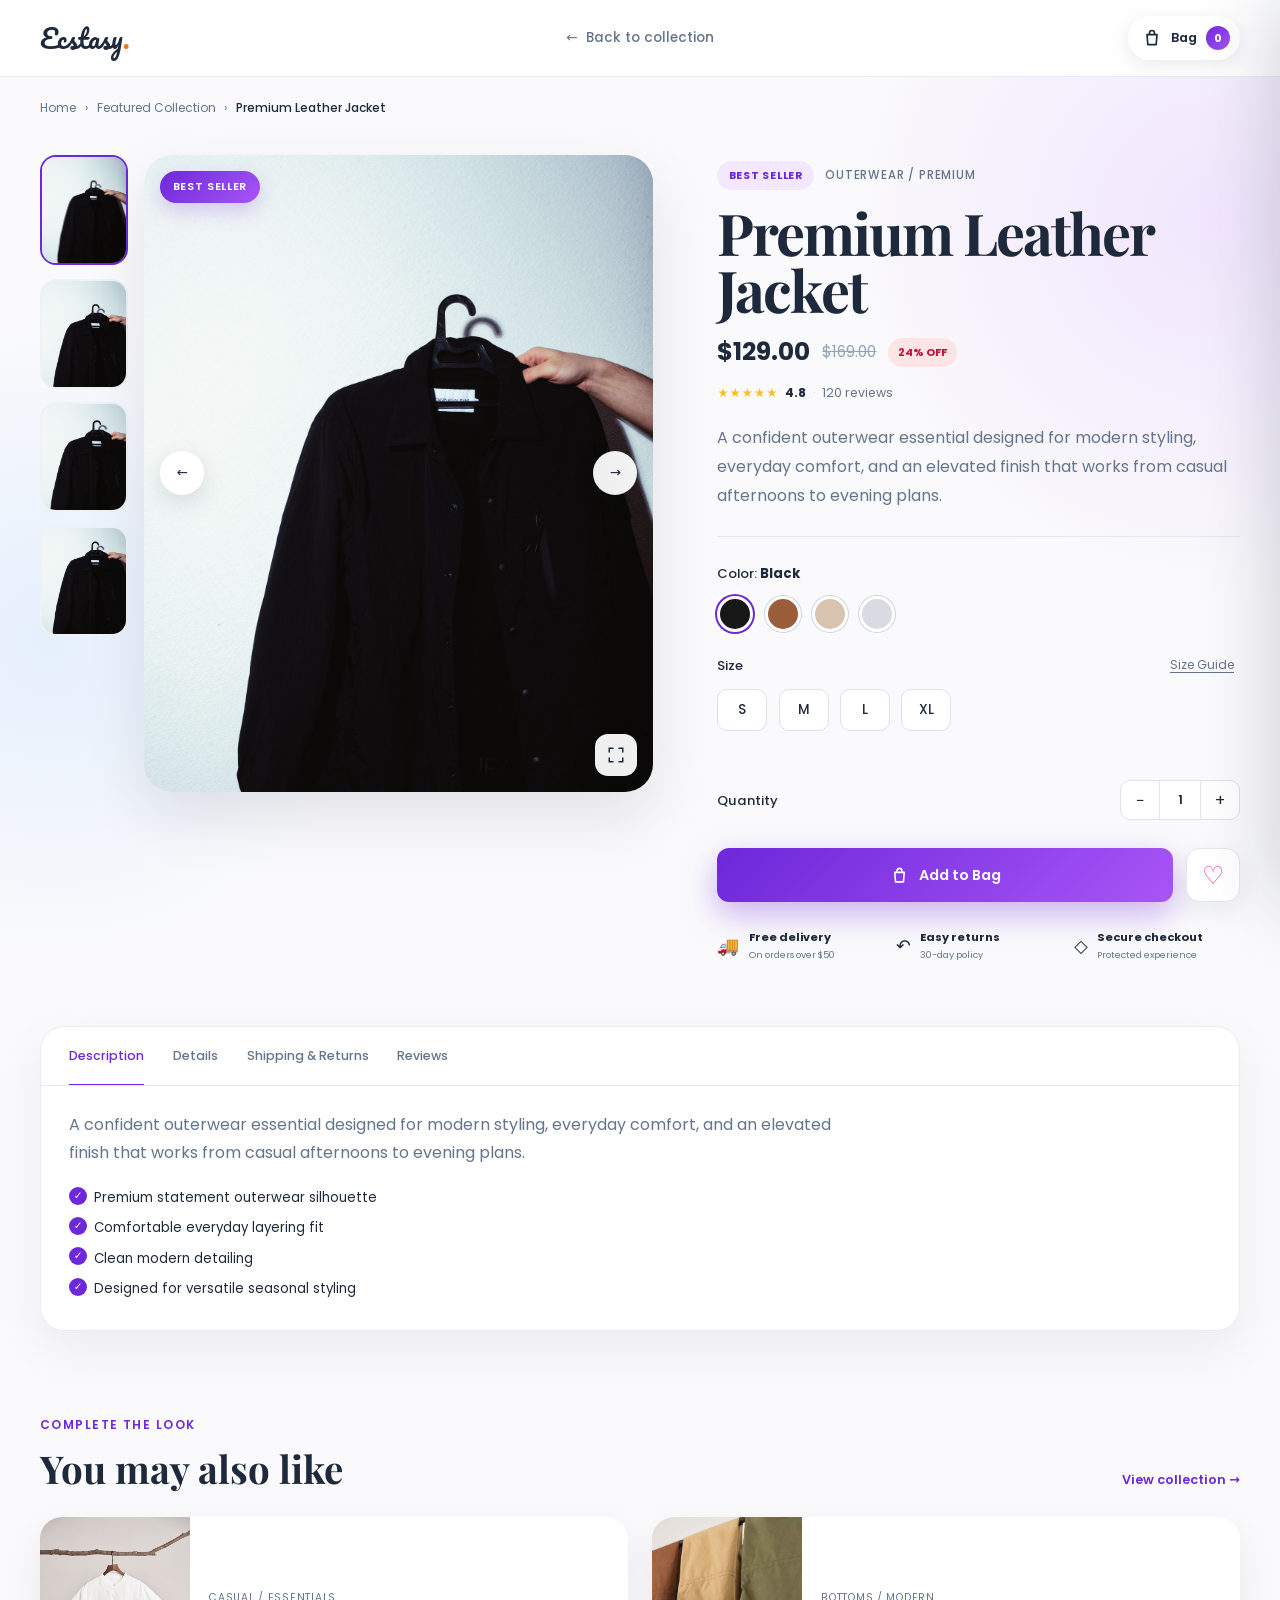
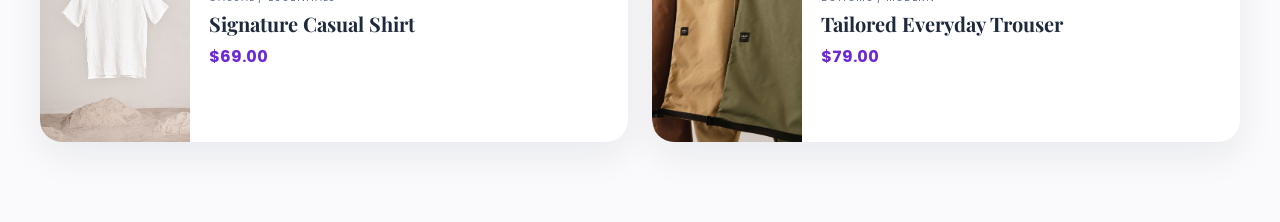
==== Productpage/index.html @ 72178387 "Initial upload of my portfolio website" ====
<!DOCTYPE html>
<html lang="en">

<head>
  <meta charset="UTF-8">
  <meta name="viewport" content="width=device-width, initial-scale=1.0">
  <meta name="description" content="Ecstasy product details — curated fashion with effortless style.">
  <title>Product Details — Ecstasy</title>

  <link rel="preconnect" href="https://fonts.googleapis.com">
  <link rel="preconnect" href="https://fonts.gstatic.com" crossorigin>
  <link
    href="https://fonts.googleapis.com/css2?family=Pacifico&family=Playfair+Display:ital,wght@0,600;0,700;1,600&family=Poppins:wght@400;500;600;700&display=swap"
    rel="stylesheet">

  <!-- Reuse the website's existing design system -->
  <link rel="stylesheet" href="../css/styles.css">
  <link rel="stylesheet" href="product.css">
  <link rel="stylesheet" href="../css/cart.css">
</head>

<body class="product-page-body">

  <!-- Product Header -->
  <header class="product-header">
    <div class="container product-header-inner">
      <a href="../index.html#home" class="logo" aria-label="Ecstasy home">
        Ecstasy<span class="logo-dot">.</span>
      </a>

      <a href="../index.html#featured" class="product-back-link">
        <span aria-hidden="true">←</span>
        Back to collection
      </a>

      <button type="button" class="product-bag-button" id="cartButton" aria-label="View bag summary">
        <svg width="20" height="20" viewBox="0 0 24 24" fill="none" aria-hidden="true">
          <path d="M6 8h12l-1 12H7L6 8z" stroke="currentColor" stroke-width="2" stroke-linejoin="round" />
          <path d="M9 8V6a3 3 0 116 0v2" stroke="currentColor" stroke-width="2" />
        </svg>
        <span class="bag-label">Bag</span>
        <span class="bag-count" id="bagCount">0</span>
      </button>
    </div>
  </header>


  <!-- Breadcrumb -->
  <nav class="container product-breadcrumb" aria-label="Breadcrumb">
    <a href="../index.html#home">Home</a>
    <span aria-hidden="true">›</span>
    <a href="../index.html#featured">Featured Collection</a>
    <span aria-hidden="true">›</span>
    <span id="breadcrumbProduct" aria-current="page">Product</span>
  </nav>


  <main>

    <!-- Main Product -->
    <section class="container product-layout" aria-labelledby="productTitle">

      <!-- Gallery -->
      <div class="product-gallery">

        <div class="product-thumbnails" id="productThumbnails" aria-label="Product views">
          <!-- Generated by JavaScript -->
        </div>

        <div class="product-main-media" id="productMedia">
          <span class="product-media-badge" id="productBadge">Featured</span>

          <img id="productImage" class="product-main-image" src="" alt="" width="800" height="1000">

          <button type="button" class="gallery-arrow gallery-prev" id="galleryPrev" aria-label="Previous product view">
            ←
          </button>

          <button type="button" class="gallery-arrow gallery-next" id="galleryNext" aria-label="Next product view">
            →
          </button>

          <button type="button" class="gallery-zoom" id="zoomButton" aria-label="Open larger product image">
            <svg viewBox="0 0 24 24" width="18" height="18" fill="none" aria-hidden="true">
              <path d="M8 3H3v5M16 3h5v5M8 21H3v-5M16 21h5v-5" stroke="currentColor" stroke-width="2"
                stroke-linecap="round" />
            </svg>
          </button>
        </div>
      </div>


      <!-- Product Information -->
      <div class="product-info">

        <div class="product-topline">
          <span class="product-pill" id="productPill">Best Seller</span>
          <span class="product-category" id="productCategory">Outerwear / Premium</span>
        </div>

        <h1 class="product-title" id="productTitle">Product</h1>

        <div class="product-price-row">
          <strong class="product-price" id="productPrice">$0.00</strong>
          <span class="product-old-price" id="productOldPrice"></span>
          <span class="product-discount" id="productDiscount"></span>
        </div>

        <div class="product-rating-row" aria-label="Product rating">
          <span class="product-stars" aria-hidden="true">★★★★★</span>
          <strong id="productRating">4.8</strong>
          <span class="rating-separator">·</span>
          <span id="productReviews">0 reviews</span>
        </div>

        <p class="product-summary" id="productSummary"></p>

        <hr class="product-divider">


        <!-- Color -->
        <div class="product-option-group">
          <div class="option-heading">
            <p>Color: <strong id="selectedColorLabel">Black</strong></p>
          </div>

          <div class="color-options" id="colorOptions">
            <!-- Generated by JavaScript -->
          </div>
        </div>


        <!-- Size -->
        <div class="product-option-group">
          <div class="option-heading">
            <p>Size</p>
            <button type="button" class="size-guide-link" id="sizeGuideButton">
              Size Guide
            </button>
          </div>

          <div class="size-options product-size-options" id="sizeOptions">
            <!-- Generated by JavaScript -->
          </div>

          <p class="product-option-message" id="sizeMessage" aria-live="polite"></p>
        </div>


        <!-- Quantity -->
        <div class="product-option-group quantity-group">
          <p class="quantity-label">Quantity</p>

          <div class="quantity-control" aria-label="Product quantity">
            <button type="button" id="quantityMinus" aria-label="Decrease quantity">−</button>
            <span id="quantityValue" aria-live="polite">1</span>
            <button type="button" id="quantityPlus" aria-label="Increase quantity">+</button>
          </div>
        </div>


        <!-- Actions -->
        <div class="product-actions">
          <button type="button" class="product-add-button" id="addToBag">
            <svg width="19" height="19" viewBox="0 0 24 24" fill="none" aria-hidden="true">
              <path d="M6 8h12l-1 12H7L6 8z" stroke="currentColor" stroke-width="2" stroke-linejoin="round" />
              <path d="M9 8V6a3 3 0 116 0v2" stroke="currentColor" stroke-width="2" />
            </svg>
            Add to Bag
          </button>

          <button type="button" class="wishlist-button" id="wishlistButton" aria-label="Add product to wishlist"
            aria-pressed="false">
            <span aria-hidden="true">♡</span>
          </button>
        </div>


        <!-- Trust -->
        <div class="product-trust-grid">
          <div class="trust-item">
            <span class="trust-icon" aria-hidden="true">🚚</span>
            <div>
              <strong>Free delivery</strong>
              <small>On orders over $50</small>
            </div>
          </div>

          <div class="trust-item">
            <span class="trust-icon" aria-hidden="true">↶</span>
            <div>
              <strong>Easy returns</strong>
              <small>30-day policy</small>
            </div>
          </div>

          <div class="trust-item">
            <span class="trust-icon" aria-hidden="true">◇</span>
            <div>
              <strong>Secure checkout</strong>
              <small>Protected experience</small>
            </div>
          </div>
        </div>

      </div>
    </section>


    <!-- Product Detail Tabs -->
    <section class="container product-details-panel">

      <div class="product-tabs" role="tablist" aria-label="Product information">
        <button class="product-tab is-active" type="button" role="tab" aria-selected="true"
          aria-controls="descriptionPanel" id="descriptionTab" data-tab="description">
          Description
        </button>

        <button class="product-tab" type="button" role="tab" aria-selected="false" aria-controls="detailsPanel"
          id="detailsTab" data-tab="details">
          Details
        </button>

        <button class="product-tab" type="button" role="tab" aria-selected="false" aria-controls="shippingPanel"
          id="shippingTab" data-tab="shipping">
          Shipping & Returns
        </button>

        <button class="product-tab" type="button" role="tab" aria-selected="false" aria-controls="reviewsPanel"
          id="reviewsTab" data-tab="reviews">
          Reviews
        </button>
      </div>

      <div class="product-tab-panels">
        <div class="product-tab-panel is-active" id="descriptionPanel" role="tabpanel" aria-labelledby="descriptionTab">
          <p id="tabDescription"></p>
          <ul class="product-feature-list" id="featureList"></ul>
        </div>

        <div class="product-tab-panel" id="detailsPanel" role="tabpanel" aria-labelledby="detailsTab" hidden>
          <p id="tabDetails"></p>
        </div>

        <div class="product-tab-panel" id="shippingPanel" role="tabpanel" aria-labelledby="shippingTab" hidden>
          <p>
            Orders are prepared for dispatch quickly and include tracked delivery.
            Returns are accepted within 30 days when items are unworn and in original condition.
          </p>
        </div>

        <div class="product-tab-panel" id="reviewsPanel" role="tabpanel" aria-labelledby="reviewsTab" hidden>
          <div class="review-summary">
            <strong id="reviewScore">4.8</strong>
            <div>
              <span class="product-stars" aria-hidden="true">★★★★★</span>
              <p id="reviewText">Based on customer reviews.</p>
            </div>
          </div>
        </div>
      </div>

    </section>


    <!-- Related Products -->
    <section class="container related-products-section">
      <div class="related-heading">
        <div>
          <span class="section-label">Complete the look</span>
          <h2 class="section-title">You may also like</h2>
        </div>

        <a href="../index.html#featured" class="related-view-all">
          View collection →
        </a>
      </div>

      <div class="related-products-grid" id="relatedProducts">
        <!-- Generated by JavaScript -->
      </div>
    </section>

  </main>


  <!-- Image Zoom Dialog -->
  <dialog class="product-dialog zoom-dialog" id="zoomDialog">
    <button type="button" class="dialog-close" data-dialog-close aria-label="Close image">×</button>
    <img id="zoomImage" src="" alt="">
  </dialog>


  <!-- Size Guide Dialog -->
  <dialog class="product-dialog size-dialog" id="sizeDialog">
    <button type="button" class="dialog-close" data-dialog-close aria-label="Close size guide">×</button>

    <span class="section-label">Fit guide</span>
    <h2>Find your size</h2>
    <p class="size-dialog-copy">Use this simple portfolio demo guide as a starting point for fit.</p>

    <div class="size-table-wrap">
      <table>
        <thead>
          <tr>
            <th>Size</th>
            <th>Chest</th>
            <th>Waist</th>
          </tr>
        </thead>
        <tbody>
          <tr>
            <td>S</td>
            <td>36–38"</td>
            <td>30–32"</td>
          </tr>
          <tr>
            <td>M</td>
            <td>39–41"</td>
            <td>33–35"</td>
          </tr>
          <tr>
            <td>L</td>
            <td>42–44"</td>
            <td>36–38"</td>
          </tr>
          <tr>
            <td>XL</td>
            <td>45–47"</td>
            <td>39–41"</td>
          </tr>
        </tbody>
      </table>
    </div>
  </dialog>


  <!-- Toast -->
  <div class="product-toast" id="productToast" role="status" aria-live="polite"></div>




<script src="../js/products.js" defer></script>
<script src="product.js" defer></script>
<script src="../js/cart.js" defer></script>
</body>

</html>
---- css/styles.css ----
/* Ecstasy — design tokens & layout */
:root {
  --bg-base: #fafafc;
  --bg-white: #ffffff;
  --text-primary: #1e293b;
  --text-muted: #64748b;
  --purple-start: #6d28d9;
  --purple-end: #a855f7;
  --purple-glow: rgba(109, 40, 217, 0.35);
  --orange: #f97316;
  --pink: #ec4899;
  --teal: #14b8a6;
  --yellow: #fbbf24;
  --navy-dark: #1a1c22;
  --mint: #99f6e4;
  --star: #fbbf24;
  --radius-card: 28px;
  --radius-panel: 40px;
  --shadow-soft: 0 20px 50px rgba(15, 23, 42, 0.08);
  --shadow-btn: 0 12px 32px var(--purple-glow);
  --font-display: "Playfair Display", Georgia, serif;
  --font-body: "Poppins", system-ui, sans-serif;
  --font-logo: "Pacifico", cursive;
  --container: min(1200px, 100% - 2rem);
  --ease-out: cubic-bezier(0.22, 1, 0.36, 1);
}

*,
*::before,
*::after {
  box-sizing: border-box;
}

html {
  scroll-behavior: smooth;
}

body {
  margin: 0;
  font-family: var(--font-body);
  font-size: 1rem;
  line-height: 1.6;
  color: var(--text-primary);
  background: var(--bg-base);
  overflow-x: hidden;
}

img {
  max-width: 100%;
  height: auto;
  display: block;
}

a {
  color: inherit;
  text-decoration: none;
}

button {
  font-family: inherit;
  cursor: pointer;
  border: none;
  background: none;
}

.container {
  width: var(--container);
  margin-inline: auto;
}

/* Background blobs (shared) */
.bg-blobs {
  position: absolute;
  inset: 0;
  pointer-events: none;
  overflow: hidden;
  z-index: 0;
}

.bg-blobs span {
  position: absolute;
  border-radius: 50%;
  filter: blur(60px);
  opacity: 0.55;
}

.bg-blobs .blob-lavender {
  width: 420px;
  height: 420px;
  background: #e9d5ff;
  top: -80px;
  right: 10%;
}

.bg-blobs .blob-blue {
  width: 320px;
  height: 320px;
  background: #bfdbfe;
  bottom: 20%;
  left: -5%;
}

.bg-blobs .blob-pink {
  width: 280px;
  height: 280px;
  background: #fbcfe8;
  top: 40%;
  left: 30%;
}

/* Header */
.site-header {
  position: sticky;
  top: 0;
  z-index: 100;
  background: rgba(255, 255, 255, 0.85);
  backdrop-filter: blur(12px);
  border-bottom: 1px solid rgba(226, 232, 240, 0.8);
}

.header-inner {
  display: flex;
  align-items: center;
  justify-content: space-between;
  gap: 1rem;
  padding: 0.85rem 0;
}

.nav-left {
  display: flex;
  align-items: center;
  gap: 1.5rem;
}

.nav-links {
  display: flex;
  gap: 1.25rem;
  list-style: none;
  margin: 0;
  padding: 0;
}

.nav-links a {
  font-size: 0.9rem;
  font-weight: 500;
  color: var(--text-muted);
  transition: color 0.2s ease;

  position: relative;
  display: inline-block;
}

.nav-links a:hover,
.nav-links a:focus-visible {
  /* color: var(--purple-start); */
  color: #2c0f56;
}

.nav-links a::after {
  content: "";
  position: absolute;

  width: 28%;
  height: 2px;

  left: 36%;
  bottom: -5px;

  background: #2c0f56;

  transform: scaleX(0);
  transition: transform 0.25s ease;
}

.nav-links a:hover::after,
.nav-links a:focus-visible::after {
  transform: scaleX(1);
}

.logo {
  font-family: var(--font-logo);
  font-size: 1.65rem;
  color: var(--text-primary);
  white-space: nowrap;
}

.logo-dot {
  color: var(--orange);
}

.header-actions {
  display: flex;
  align-items: center;
  gap: 0.75rem;
}

.search-pill {

  position: relative;

  display: flex;
  align-items: center;
  gap: 0.5rem;
  padding: 0.5rem 1rem;
  background: var(--bg-white);
  border-radius: 999px;
  box-shadow: 0 4px 20px rgba(15, 23, 42, 0.06);
  font-size: 0.85rem;
  color: var(--text-muted);
  min-width: 140px;
}

.search-pill input {
  border: none;
  outline: none;
  background: transparent;
  width: 100%;
  font: inherit;
}

.search-pill input[type="search"]::-webkit-search-cancel-button {
  -webkit-appearance: none;
  appearance: none;
  display: none;
}

.icon-btn {
  width: 44px;
  height: 44px;
  border-radius: 50%;
  display: grid;
  place-items: center;
  background: var(--bg-white);
  box-shadow: 0 4px 16px rgba(15, 23, 42, 0.06);
  transition: transform 0.25s var(--ease-out), box-shadow 0.25s ease;
}

.icon-btn:hover {
  transform: scale(1.05);
}

.menu-toggle {
  display: none;
  width: 44px;
  height: 44px;
  border-radius: 12px;
  background: var(--bg-white);
  box-shadow: var(--shadow-soft);
}

.menu-toggle span {
  display: block;
  width: 20px;
  height: 2px;
  background: var(--text-primary);
  margin: 4px auto;
  transition: transform 0.3s ease, opacity 0.3s ease;
}

.menu-toggle[aria-expanded="true"] span:nth-child(1) {
  transform: translateY(6px) rotate(45deg);
}

.menu-toggle[aria-expanded="true"] span:nth-child(2) {
  opacity: 0;
}

.menu-toggle[aria-expanded="true"] span:nth-child(3) {
  transform: translateY(-6px) rotate(-45deg);
}

.mobile-nav {
  display: none;
  flex-direction: column;
  gap: 0.5rem;
  padding: 0 0 1rem;
  list-style: none;
  margin: 0;
}

.mobile-nav.is-open {
  display: flex;
}

.mobile-nav a {
  padding: 0.75rem 1rem;
  border-radius: 12px;
  font-weight: 500;
}

.mobile-nav a:hover {
  background: #f1f5f9;
}



/* Buttons */
.btn {
  display: inline-flex;
  align-items: center;
  gap: 0.65rem;
  font-weight: 600;
  font-size: 0.95rem;
  border-radius: 999px;
  padding: 0.85rem 1.5rem;
  transition: transform 0.25s var(--ease-out), box-shadow 0.25s ease;
}

.btn:focus-visible {
  outline: 2px solid var(--purple-start);
  outline-offset: 3px;
}

.btn-primary {
  color: #fff;
  background: linear-gradient(135deg, var(--purple-start), var(--purple-end));
  box-shadow: var(--shadow-btn);
}

.btn-primary:hover {
  transform: scale(1.03);
  box-shadow: 0 16px 40px var(--purple-glow);
}

.btn-primary .btn-badge {
  width: 28px;
  height: 28px;
  border-radius: 50%;
  background: var(--orange);
  display: grid;
  place-items: center;
}

.btn-secondary {
  color: var(--text-primary);
  background: transparent;
  padding-left: 0.5rem;
}

.btn-secondary .play-circle {
  width: 40px;
  height: 40px;
  border-radius: 50%;
  background: var(--bg-white);
  box-shadow: var(--shadow-soft);
  display: grid;
  place-items: center;
}

.btn-secondary:hover .play-circle {
  transform: scale(1.05);
}

.hero-ctas {
  display: flex;
  flex-wrap: wrap;
  align-items: center;
  gap: 1rem;
  margin-top: 1.75rem;
}

/* Sections */
.section {
  position: relative;
  padding: 5rem 0;
}

.section-title {
  font-family: var(--font-display);
  font-size: clamp(1.75rem, 3vw, 2.5rem);
  font-weight: 700;
  line-height: 1.15;
  margin: 0 0 1rem;
}

.section-lead {
  color: var(--text-muted);
  max-width: 52ch;
  margin: 0 0 2rem;
}

.section-label {
  display: inline-block;
  font-size: 0.75rem;
  font-weight: 600;
  letter-spacing: 0.12em;
  text-transform: uppercase;
  color: var(--purple-start);
  margin-bottom: 0.75rem;
}

/* Hero */
.hero {
  padding-top: 3rem;
  padding-bottom: 4rem;
  min-height: min(90vh, 900px);
}

.hero-grid {
  display: grid;
  grid-template-columns: 1fr 1fr;
  gap: 2.5rem;
  align-items: center;
  position: relative;
  z-index: 1;
}

.hero h1 {
  font-family: var(--font-display);
  font-size: clamp(2.5rem, 5vw, 4rem);
  font-weight: 700;
  line-height: 1.08;
  margin: 0;
}

.hero h1 .heart-o {
  color: var(--pink);
}

.hero-desc {
  margin-top: 1.25rem;
  color: var(--text-muted);
  max-width: 42ch;
}

.hero-visual {
  position: relative;
  display: flex;
  justify-content: center;
  align-items: center;
  min-height: 420px;
}

.hero-circles .circle {
  position: absolute;
  border-radius: 50%;
  z-index: 0;
}

.hero-circles .c-orange {
  width: 200px;
  height: 200px;
  background: var(--orange);
  top: 15%;
  right: 18%;
}

.hero-circles .c-teal {
  width: 160px;
  height: 160px;
  background: var(--teal);
  bottom: 22%;
  left: 12%;
}

.hero-circles .c-pink {
  width: 120px;
  height: 120px;
  background: var(--pink);
  top: 35%;
  left: 28%;
}

.hero-model {
  position: relative;
  z-index: 2;
  max-height: 520px;
  width: auto;
  object-fit: contain;
  filter: drop-shadow(0 24px 40px rgba(15, 23, 42, 0.15));
}

.float-card {
  position: absolute;
  z-index: 3;
  background: rgba(255, 255, 255, 0.92);
  backdrop-filter: blur(8px);
  border-radius: 20px;
  padding: 1rem 1.1rem;
  box-shadow: var(--shadow-soft);
  max-width: 200px;
  bottom: 18%;
  left: 0;
  animation: float 7s ease-in-out infinite;
}

.float-card h4 {
  margin: 0 0 0.35rem;
  font-size: 0.85rem;
  font-weight: 600;
}

.float-card p {
  margin: 0;
  font-size: 0.75rem;
  color: var(--text-muted);
}

.float-icon {
  position: absolute;
  z-index: 3;
  animation: float 6s ease-in-out infinite;
}

.float-icon.butterfly {
  top: 8%;
  right: 8%;
}

.float-icon.dots {
  bottom: 35%;
  right: 5%;
  opacity: 0.4;
}

.hero-proof {
  display: flex;
  align-items: center;
  gap: 1.25rem;
  margin-top: 2.5rem;
  flex-wrap: wrap;
}

.proof-card {
  display: flex;
  align-items: center;
  gap: 0.75rem;
  background: var(--bg-white);
  padding: 0.75rem 1rem;
  border-radius: 20px;
  box-shadow: var(--shadow-soft);
  max-width: 280px;
}

.proof-card img {
  width: 48px;
  height: 48px;
  border-radius: 50%;
  object-fit: cover;
}

.proof-card blockquote {
  margin: 0;
  font-family: var(--font-display);
  font-size: 0.9rem;
  font-style: italic;
}

.proof-meta {
  font-size: 0.75rem;
  color: var(--text-muted);
}

.stars {
  color: var(--star);
  letter-spacing: 2px;
  font-size: 0.8rem;
}

.avatar-stack {
  display: flex;
  align-items: center;
}

.avatar-stack img {
  width: 40px;
  height: 40px;
  border-radius: 50%;
  border: 2px solid var(--bg-white);
  margin-left: -10px;
  object-fit: cover;
}

.avatar-stack img:first-child {
  margin-left: 0;
}

.thumbs-badge {
  width: 36px;
  height: 36px;
  border-radius: 50%;
  background: linear-gradient(135deg, #3b82f6, #60a5fa);
  color: #fff;
  display: grid;
  place-items: center;
  margin-left: 0.5rem;
  font-size: 1rem;
}

@keyframes float {

  0%,
  100% {
    transform: translateY(0);
  }

  50% {
    transform: translateY(-12px);
  }
}

/* About */
.about-grid {
  display: grid;
  grid-template-columns: 1fr 1fr;
  gap: 3rem;
  align-items: center;
  position: relative;
  z-index: 1;
}

.about-visual {
  position: relative;
  border-radius: var(--radius-card);
  overflow: hidden;
  box-shadow: var(--shadow-soft);
}

.about-visual img {
  width: 100%;
  aspect-ratio: 4 / 3;
  object-fit: cover;
}

.pillars {
  display: grid;
  gap: 1.25rem;
  margin-top: 2rem;
}

.pillar {
  display: flex;
  gap: 1rem;
  align-items: flex-start;
  padding: 1.25rem;
  background: var(--bg-white);
  border-radius: 20px;
  box-shadow: 0 8px 30px rgba(15, 23, 42, 0.05);
  transition: transform 0.25s var(--ease-out);
}

.pillar:hover {
  transform: translateY(-4px);
}

.pillar h3 {
  margin: 0 0 0.25rem;
  font-size: 1.05rem;
  font-weight: 600;
}

.pillar-icon {
  flex-shrink: 0;
  width: 48px;
  height: 48px;
  border-radius: 14px;
  display: grid;
  place-items: center;
  background: linear-gradient(135deg, #ede9fe, #fae8ff);
  color: var(--purple-start);
}

/* How it works */
.steps-panel {
  background: var(--navy-dark);
  border-radius: var(--radius-panel) var(--radius-panel) 24px 24px;
  padding: 3rem 2rem;
  margin-top: 2rem;
  position: relative;
  z-index: 1;
}

.steps-panel .section-title {
  color: #fff;
  text-align: center;
}

.steps-panel .section-lead {
  color: #94a3b8;
  text-align: center;
  margin-inline: auto;
}

.steps-grid {
  display: grid;
  grid-template-columns: repeat(3, 1fr);
  gap: 1.25rem;
  margin-top: 2.5rem;
}

.step-card {
  background: rgba(255, 255, 255, 0.06);
  border: 1px solid rgba(255, 255, 255, 0.08);
  border-radius: 24px;
  padding: 1.75rem 1.5rem;
  text-align: center;
  transition: transform 0.3s var(--ease-out), background 0.3s ease, box-shadow 0.3s ease;
}

.step-card:hover {
  background: linear-gradient(160deg, var(--purple-start), var(--purple-end));
  transform: translateY(-8px);
  box-shadow: 0 20px 40px var(--purple-glow);
}

/* 
.step-card.is-active {
  transform: translateY(-12px) scale(1.02);
} */

.step-card:focus-visible {
  outline: 2px solid var(--mint);
  outline-offset: 4px;
}

.step-num {
  font-family: var(--font-display);
  font-size: 2rem;
  color: var(--orange);
  margin-bottom: 0.5rem;
}

.step-card:hover .step-num,
.step-card.is-active .step-num {
  color: #fff;
}

.step-card h3 {
  color: #fff;
  margin: 0 0 0.5rem;
  font-size: 1.1rem;
}

.step-card p {
  margin: 0;
  font-size: 0.875rem;
  color: #cbd5e1;
  line-height: 1.5;
}

.step-card:hover p,
.step-card.is-active p {
  color: rgba(255, 255, 255, 0.9);
}

.step-icon {
  width: 56px;
  height: 56px;
  margin: 0 auto 1rem;
  border-radius: 16px;
  background: rgba(255, 255, 255, 0.12);
  display: grid;
  place-items: center;
}

/* Testimonials */
.testimonials-header {
  text-align: center;
  margin-bottom: 2.5rem;
}

.testimonials-header .section-lead {
  margin-inline: auto;
}

.rating-banner {
  display: inline-flex;
  align-items: center;
  gap: 0.5rem;
  background: var(--bg-white);
  padding: 0.5rem 1.25rem;
  border-radius: 999px;
  box-shadow: var(--shadow-soft);
  font-weight: 600;
  margin-bottom: 1rem;
}

.testimonials-grid {
  display: grid;
  grid-template-columns: repeat(3, 1fr);
  gap: 1.5rem;
}

.testimonial-card {
  background: var(--bg-white);
  border-radius: var(--radius-card);
  padding: 1.75rem;
  box-shadow: var(--shadow-soft);
  transition: transform 0.3s var(--ease-out);
}

.testimonial-card:hover {
  transform: translateY(-6px);
}

.testimonial-card .top {
  display: flex;
  align-items: center;
  gap: 1rem;
  margin-bottom: 1rem;
}

.testimonial-card img {
  width: 56px;
  height: 56px;
  border-radius: 50%;
  object-fit: cover;
}

.testimonial-card .role {
  font-size: 0.8rem;
  color: var(--text-muted);
}

.testimonial-card blockquote {
  margin: 0;
  font-family: var(--font-display);
  font-size: 1.05rem;
  font-style: italic;
  line-height: 1.45;
}

.testimonial-card .stars {
  margin-top: 1rem;
  display: block;
}

/* Footer */
.site-footer {
  background: var(--navy-dark);
  color: #94a3b8;
  padding: 2.5rem 0;
  margin-top: 2rem;
}

.footer-inner {
  display: flex;
  flex-wrap: wrap;
  justify-content: space-between;
  align-items: center;
  gap: 1rem;
}

.footer-inner .logo {
  color: #fff;
}

.footer-links {
  display: flex;
  gap: 1.5rem;
  list-style: none;
  margin: 0;
  padding: 0;
}

.footer-links a:hover {
  color: #fff;
}

/* Scroll reveal */
.reveal {
  opacity: 0;
  transform: translateY(24px);
  transition: opacity 0.7s var(--ease-out), transform 0.7s var(--ease-out);
}

.reveal.is-visible {
  opacity: 1;
  transform: translateY(0);
}

.reveal-delay-1 {
  transition-delay: 0.1s;
}

.reveal-delay-2 {
  transition-delay: 0.2s;
}

.reveal-delay-3 {
  transition-delay: 0.3s;
}

/* Video modal */
.modal {
  position: fixed;
  inset: 0;
  z-index: 200;
  background: rgba(15, 23, 42, 0.7);
  display: grid;
  place-items: center;
  padding: 1rem;
  opacity: 0;
  visibility: hidden;
  transition: opacity 0.3s ease, visibility 0.3s ease;
}

.modal.is-open {
  opacity: 1;
  visibility: visible;
}

/* .modal-dialog {
  background: var(--bg-white);
  border-radius: var(--radius-card);
  padding: 2rem;
  max-width: 560px;
  width: 100%;
  position: relative;
} */

.modal-dialog {
  background: var(--bg-white);
  border-radius: var(--radius-card);
  padding: 1.25rem;

  width: 100%;
  max-width: 720px;

  position: relative;

  box-shadow: 0 25px 70px rgba(15, 23, 42, 0.25);
}

.modal-close {
  position: absolute;
  top: 1rem;
  right: 1rem;
  width: 40px;
  height: 40px;
  border-radius: 50%;
  background: #f1f5f9;
  font-size: 1.25rem;
  line-height: 1;
}

/* .modal-placeholder {
  aspect-ratio: 16 / 9;
  background: linear-gradient(135deg, #ede9fe, #fce7f3);
  border-radius: 16px;
  display: grid;
  place-items: center;
  color: var(--text-muted);
  margin-top: 1rem;
} */

.modal-video {
  display: block;
  width: 100%;
  max-height: 65vh;
  border-radius: 16px;
  object-fit: contain;
  background: #000;
}

/* Responsive */
@media (max-width: 1024px) {

  .hero-grid,
  .about-grid {
    grid-template-columns: 1fr;
  }

  .hero-visual {
    order: -1;
    min-height: 360px;
  }

  .testimonials-grid {
    grid-template-columns: 1fr 1fr;
  }

  .steps-grid {
    grid-template-columns: 1fr;
    max-width: 400px;
    margin-inline: auto;
  }
}

@media (max-width: 768px) {

  .nav-links,
  .search-pill {
    display: none;
  }

  .menu-toggle {
    display: grid;
    place-items: center;
  }

  .header-inner {
    flex-wrap: wrap;
  }

  .nav-left {
    order: 1;
  }

  .logo-wrap {
    order: 2;
    flex: 1;
    text-align: center;
  }

  .header-actions {
    order: 3;
  }

  .section {
    padding: 3.5rem 0;
  }

  .float-card {
    left: auto;
    right: 0;
    bottom: 8%;
    max-width: 160px;
  }

  .testimonials-grid {
    grid-template-columns: 1fr;
  }

  .steps-panel {
    padding: 2rem 1.25rem;
    border-radius: 28px;
  }

  .hero-circles .c-orange {
    width: 140px;
    height: 140px;
  }

  .hero-circles .c-teal {
    width: 110px;
    height: 110px;
  }

  .hero-circles .c-pink {
    width: 90px;
    height: 90px;
  }
}

@media (max-width: 480px) {
  .header-actions .icon-btn:last-child {
    display: none;
  }

  .hero-ctas {
    flex-direction: column;
    align-items: stretch;
  }

  .btn-primary {
    justify-content: center;
  }
}

@media (prefers-reduced-motion: reduce) {
  html {
    scroll-behavior: auto;
  }

  .reveal {
    opacity: 1;
    transform: none;
    transition: none;
  }

  .float-card,
  .float-icon {
    animation: none;
  }

  .btn,
  .step-card,
  .testimonial-card,
  .pillar {
    transition: none;
  }
}

/* ========================================
   Featured Collection
   ======================================== */

#featured {
  scroll-margin-top: 100px;
}


.featured-collection {
  background: #ffffff;
}


/* Heading */

.featured-heading {
  max-width: 650px;
  margin-bottom: 2.75rem;
}


.featured-heading .section-lead {
  margin-bottom: 0;
}


/* Products Grid */

.featured-grid {
  display: grid;

  grid-template-columns: repeat(3, minmax(0, 1fr));

  gap: 1.5rem;

  align-items: start;
}


/* Product Card */

.featured-card {
  width: 100%;
  min-width: 0;
}


/* Image Box */

.featured-image-wrap {
  position: relative;

  width: 100%;

  aspect-ratio: 4 / 5;

  overflow: hidden;

  border-radius: 24px;

  background: #f1f5f9;

  box-shadow:
    0 12px 35px rgba(15, 23, 42, 0.08);

  cursor: pointer;
}


/* Image */

.featured-image {
  display: block;

  width: 100%;
  height: 100%;

  object-fit: cover;
  object-position: center;

  transition:
    transform 0.5s var(--ease-out);
}


.featured-card:hover .featured-image {
  transform: scale(1.04);
}


/* Badge */

.featured-badge {
  position: absolute;

  top: 1rem;
  left: 1rem;

  padding: 0.4rem 0.8rem;

  border-radius: 999px;

  background: rgba(255, 255, 255, 0.94);

  color: var(--text-primary);

  font-size: 0.68rem;
  font-weight: 600;

  text-transform: uppercase;
  letter-spacing: 0.07em;

  box-shadow:
    0 5px 18px rgba(15, 23, 42, 0.08);
}


/* Arrow */

.featured-arrow {
  position: absolute;

  right: 1rem;
  bottom: 1rem;

  width: 42px;
  height: 42px;

  display: grid;
  place-items: center;

  border-radius: 50%;

  background: #ffffff;

  color: var(--text-primary);

  font-size: 1.15rem;

  box-shadow:
    0 8px 24px rgba(15, 23, 42, 0.14);

  transition:
    transform 0.3s ease,
    background 0.3s ease,
    color 0.3s ease;
}


.featured-card:hover .featured-arrow {
  transform: rotate(45deg);

  background: linear-gradient(135deg,
      var(--purple-start),
      var(--purple-end));

  color: #ffffff;
}


/* Product Information */

.featured-product-content {
  display: flex;

  justify-content: space-between;
  align-items: flex-start;

  gap: 1rem;

  padding-top: 1rem;
}


.featured-category {
  margin: 0 0 0.3rem;

  color: var(--text-muted);

  font-size: 0.7rem;
  font-weight: 500;

  text-transform: uppercase;
  letter-spacing: 0.08em;
}


.featured-product-name {
  margin: 0;

  color: var(--text-primary);

  font-family: var(--font-body);

  font-size: 1rem;
  font-weight: 600;

  line-height: 1.4;
}


.featured-price {
  margin: 0;

  flex-shrink: 0;

  color: var(--purple-start);

  font-size: 0.95rem;
  font-weight: 700;
}


/* Tablet */

@media (max-width: 900px) {

  .featured-grid {
    grid-template-columns: repeat(2, minmax(0, 1fr));
  }

}


/* Mobile */

@media (max-width: 600px) {

  .featured-grid {
    grid-template-columns: 1fr;

    max-width: 480px;

    margin-inline: auto;

    gap: 2rem;
  }


  .featured-image-wrap {
    border-radius: 20px;
  }

}


/* Search Suggestions */

.search-suggestions {
  position: absolute;

  top: calc(100% + 10px);
  right: 0;

  width: 300px;

  padding: 0.5rem;

  background: #ffffff;

  border: 1px solid #e2e8f0;
  border-radius: 16px;

  box-shadow:
    0 18px 45px rgba(15, 23, 42, 0.14);

  opacity: 0;
  visibility: hidden;

  transform: translateY(-5px);

  transition: 0.2s ease;

  z-index: 500;
}


.search-suggestions.is-open {
  opacity: 1;
  visibility: visible;

  transform: translateY(0);
}


.search-suggestion-item {
  display: block;

  width: 100%;

  padding: 0.8rem;

  border-radius: 10px;

  text-align: left;
}


.search-suggestion-item:hover {
  background: #f5f3ff;
}


.search-suggestion-name {
  display: block;

  color: var(--text-primary);

  font-size: 0.85rem;
  font-weight: 600;
}


.search-suggestion-category {
  display: block;

  margin-top: 2px;

  color: var(--text-muted);

  font-size: 0.7rem;
}


.search-no-result {
  margin: 0;

  padding: 0.8rem;

  color: var(--text-muted);

  font-size: 0.8rem;
}


.featured-card.search-highlight .featured-image-wrap {

  box-shadow:
    0 0 0 3px var(--purple-start),
    0 15px 40px var(--purple-glow);
}
---- Productpage/product.css ----
/* ========================================
   Ecstasy — Product Detail Page
   Uses the same website typography and tokens.
   ======================================== */

.product-page-body {
  background:
    radial-gradient(circle at 95% 12%, rgba(233, 213, 255, 0.55), transparent 24rem),
    radial-gradient(circle at 4% 35%, rgba(191, 219, 254, 0.35), transparent 20rem),
    #fafafc;
}


/* Header */
.product-header {
  position: sticky;
  top: 0;
  z-index: 100;
  background: rgba(255, 255, 255, 0.88);
  border-bottom: 1px solid rgba(226, 232, 240, 0.85);
  backdrop-filter: blur(14px);
}

.product-header-inner {
  min-height: 76px;
  display: grid;
  grid-template-columns: 1fr auto 1fr;
  align-items: center;
  gap: 1rem;
}

.product-back-link {
  justify-self: center;
  display: inline-flex;
  align-items: center;
  gap: 0.55rem;
  color: var(--text-muted);
  font-size: 0.85rem;
  font-weight: 500;
  transition: color 0.2s ease, transform 0.2s ease;
}

.product-back-link:hover {
  color: var(--purple-start);
  transform: translateX(-2px);
}

.product-bag-button {
  justify-self: end;
  display: inline-flex;
  align-items: center;
  gap: 0.55rem;
  min-height: 44px;
  padding: 0.5rem 0.65rem 0.5rem 0.9rem;
  border-radius: 999px;
  background: #fff;
  color: var(--text-primary);
  box-shadow: 0 5px 18px rgba(15, 23, 42, 0.08);
}

.bag-label {
  font-size: 0.8rem;
  font-weight: 600;
}

.bag-count {
  min-width: 24px;
  height: 24px;
  padding: 0 0.35rem;
  display: grid;
  place-items: center;
  border-radius: 999px;
  color: #fff;
  background: linear-gradient(135deg, var(--purple-start), var(--purple-end));
  font-size: 0.7rem;
  font-weight: 700;
}


/* Breadcrumb */
.product-breadcrumb {
  min-height: 62px;
  display: flex;
  align-items: center;
  gap: 0.55rem;
  color: var(--text-muted);
  font-size: 0.75rem;
}

.product-breadcrumb a:hover {
  color: var(--purple-start);
}

.product-breadcrumb span[aria-current="page"] {
  color: var(--text-primary);
  font-weight: 500;
}


/* Main Layout */
.product-layout {
  display: grid;
  grid-template-columns: minmax(0, 1.08fr) minmax(350px, 0.92fr);
  gap: clamp(2rem, 5vw, 5rem);
  align-items: start;
  padding-top: 1rem;
  padding-bottom: 4rem;
}


/* Gallery */
.product-gallery {
  min-width: 0;
  display: grid;
  grid-template-columns: 88px minmax(0, 1fr);
  gap: 1rem;
}

.product-thumbnails {
  display: flex;
  flex-direction: column;
  gap: 0.85rem;
}

.product-thumb {
  position: relative;
  width: 100%;
  aspect-ratio: 4 / 5;
  overflow: hidden;
  padding: 0;
  border: 2px solid transparent;
  border-radius: 16px;
  background: #eef2f7;
  transition: border-color 0.2s ease, transform 0.2s ease;
}

.product-thumb:hover {
  transform: translateY(-2px);
}

.product-thumb.is-active {
  border-color: var(--purple-start);
}

.product-thumb img {
  width: 100%;
  height: 100%;
  object-fit: cover;
}

.product-main-media {
  position: relative;
  min-width: 0;
  aspect-ratio: 4 / 5;
  overflow: hidden;
  border-radius: 28px;
  background:
    linear-gradient(145deg, #f1f5f9, #e9e7ea);
  box-shadow: 0 25px 60px rgba(15, 23, 42, 0.10);
}

.product-main-image {
  width: 100%;
  height: 100%;
  object-fit: cover;
  object-position: center;
  transform: scale(1);
  transition:
    transform 0.45s var(--ease-out),
    object-position 0.45s var(--ease-out),
    opacity 0.2s ease;
}

.product-media-badge {
  position: absolute;
  z-index: 4;
  top: 1rem;
  left: 1rem;
  padding: 0.45rem 0.8rem;
  border-radius: 999px;
  color: #fff;
  background: linear-gradient(135deg, var(--purple-start), var(--purple-end));
  box-shadow: 0 8px 20px rgba(109, 40, 217, 0.22);
  font-size: 0.68rem;
  font-weight: 600;
  text-transform: uppercase;
  letter-spacing: 0.06em;
}

.gallery-arrow,
.gallery-zoom {
  position: absolute;
  z-index: 4;
  display: grid;
  place-items: center;
  background: rgba(255, 255, 255, 0.94);
  color: var(--text-primary);
  box-shadow: 0 8px 24px rgba(15, 23, 42, 0.12);
  backdrop-filter: blur(8px);
  transition: transform 0.2s ease, background 0.2s ease;
}

.gallery-arrow {
  top: 50%;
  width: 44px;
  height: 44px;
  border-radius: 50%;
  transform: translateY(-50%);
}

.gallery-prev {
  left: 1rem;
}

.gallery-next {
  right: 1rem;
}

.gallery-arrow:hover {
  background: #fff;
  transform: translateY(-50%) scale(1.06);
}

.gallery-zoom {
  right: 1rem;
  bottom: 1rem;
  width: 42px;
  height: 42px;
  border-radius: 13px;
}

.gallery-zoom:hover {
  transform: scale(1.06);
}


/* Product Information */
.product-info {
  padding-top: 0.35rem;
}

.product-topline {
  display: flex;
  align-items: center;
  flex-wrap: wrap;
  gap: 0.7rem;
  margin-bottom: 0.9rem;
}

.product-pill {
  display: inline-flex;
  padding: 0.38rem 0.7rem;
  border-radius: 999px;
  color: var(--purple-start);
  background: #f3e8ff;
  font-size: 0.67rem;
  font-weight: 700;
  text-transform: uppercase;
  letter-spacing: 0.07em;
}

.product-category {
  color: var(--text-muted);
  font-size: 0.72rem;
  font-weight: 500;
  text-transform: uppercase;
  letter-spacing: 0.07em;
}

.product-title {
  margin: 0;
  max-width: 14ch;
  font-family: var(--font-display);
  color: var(--text-primary);
  font-size: clamp(2.2rem, 4.5vw, 4.35rem);
  line-height: 0.98;
  letter-spacing: -0.035em;
}

.product-price-row {
  display: flex;
  align-items: center;
  flex-wrap: wrap;
  gap: 0.75rem;
  margin-top: 1.3rem;
}

.product-price {
  color: var(--text-primary);
  font-size: 1.55rem;
  line-height: 1;
}

.product-old-price {
  color: #94a3b8;
  font-size: 0.95rem;
  text-decoration: line-through;
}

.product-discount {
  padding: 0.35rem 0.6rem;
  border-radius: 999px;
  color: #be123c;
  background: #ffe4e6;
  font-size: 0.68rem;
  font-weight: 700;
}

.product-rating-row {
  display: flex;
  align-items: center;
  flex-wrap: wrap;
  gap: 0.42rem;
  margin-top: 1rem;
  color: var(--text-muted);
  font-size: 0.78rem;
}

.product-stars {
  color: var(--star);
  letter-spacing: 1px;
}

.product-rating-row strong {
  color: var(--text-primary);
}

.rating-separator {
  color: #cbd5e1;
}

.product-summary {
  margin: 1.35rem 0 0;
  max-width: 52ch;
  color: var(--text-muted);
  line-height: 1.8;
}

.product-divider {
  height: 1px;
  margin: 1.6rem 0;
  border: 0;
  background: #e2e8f0;
}


/* Options */
.product-option-group {
  margin-top: 1.4rem;
}

.option-heading {
  display: flex;
  justify-content: space-between;
  align-items: center;
  gap: 1rem;
  margin-bottom: 0.8rem;
}

.option-heading p,
.quantity-label {
  margin: 0;
  color: var(--text-primary);
  font-size: 0.82rem;
  font-weight: 500;
}

.size-guide-link {
  color: var(--text-muted);
  font-size: 0.76rem;
  text-decoration: underline;
  text-underline-offset: 3px;
}

.size-guide-link:hover {
  color: var(--purple-start);
}

.color-options {
  display: flex;
  flex-wrap: wrap;
  gap: 0.7rem;
}

.color-swatch {
  position: relative;
  width: 36px;
  height: 36px;
  padding: 0;
  border: 3px solid #fff;
  border-radius: 50%;
  background: var(--swatch);
  box-shadow: 0 0 0 1px #cbd5e1;
  transition: box-shadow 0.2s ease, transform 0.2s ease;
}

.color-swatch:hover {
  transform: scale(1.05);
}

.color-swatch.is-active {
  box-shadow:
    0 0 0 2px var(--purple-start),
    0 0 0 5px #fff;
}

.product-size-options {
  display: flex;
  flex-wrap: wrap;
  gap: 0.7rem;
}

.product-size-options .size-btn {
  min-width: 50px;
  min-height: 42px;
  padding: 0.55rem 0.8rem;
  border: 1px solid #dbe2ea;
  border-radius: 10px;
  color: var(--text-primary);
  background: #fff;
  font-weight: 500;
  transition: border-color 0.2s ease, background 0.2s ease, color 0.2s ease, transform 0.2s ease;
}

.product-size-options .size-btn:hover {
  border-color: #a78bfa;
  transform: translateY(-1px);
}

.product-size-options .size-btn.is-active {
  border-color: var(--purple-start);
  color: var(--purple-start);
  background: #f5f3ff;
  box-shadow: 0 0 0 2px rgba(109, 40, 217, 0.08);
}

.product-option-message {
  min-height: 20px;
  margin: 0.45rem 0 0;
  color: #e11d48;
  font-size: 0.72rem;
}

.quantity-group {
  display: flex;
  align-items: center;
  justify-content: space-between;
  gap: 1rem;
}

.quantity-control {
  display: grid;
  grid-template-columns: 38px 42px 38px;
  min-height: 40px;
  overflow: hidden;
  border: 1px solid #dbe2ea;
  border-radius: 10px;
  background: #fff;
}

.quantity-control button {
  color: var(--text-primary);
  font-size: 1rem;
}

.quantity-control button:hover {
  background: #f8fafc;
}

.quantity-control span {
  display: grid;
  place-items: center;
  border-inline: 1px solid #e2e8f0;
  font-size: 0.78rem;
  font-weight: 600;
}


/* Actions */
.product-actions {
  display: grid;
  grid-template-columns: minmax(0, 1fr) 54px;
  gap: 0.8rem;
  margin-top: 1.75rem;
}

.product-add-button {
  min-height: 54px;
  display: inline-flex;
  justify-content: center;
  align-items: center;
  gap: 0.65rem;
  border-radius: 12px;
  color: #fff;
  background: linear-gradient(135deg, var(--purple-start), var(--purple-end));
  box-shadow: var(--shadow-btn);
  font-size: 0.9rem;
  font-weight: 600;
  transition: transform 0.25s var(--ease-out), box-shadow 0.25s ease;
}

.product-add-button:hover {
  transform: translateY(-2px);
  box-shadow: 0 18px 42px var(--purple-glow);
}

.wishlist-button {
  min-height: 54px;
  display: grid;
  place-items: center;
  border: 1px solid #e2e8f0;
  border-radius: 14px;
  color: #ec4899;
  background: #fff;
  box-shadow: 0 8px 24px rgba(15, 23, 42, 0.07);
  font-size: 1.55rem;
  transition: transform 0.2s ease, background 0.2s ease;
}

.wishlist-button:hover {
  transform: translateY(-2px);
}

.wishlist-button.is-active {
  color: #fff;
  background: #ec4899;
}


/* Trust */
.product-trust-grid {
  display: grid;
  grid-template-columns: repeat(3, 1fr);
  gap: 0.8rem;
  margin-top: 1.7rem;
}

.trust-item {
  min-width: 0;
  display: flex;
  align-items: center;
  gap: 0.6rem;
}

.trust-icon {
  flex: 0 0 auto;
  font-size: 1.1rem;
}

.trust-item strong,
.trust-item small {
  display: block;
}

.trust-item strong {
  color: var(--text-primary);
  font-size: 0.7rem;
}

.trust-item small {
  margin-top: 0.12rem;
  color: var(--text-muted);
  font-size: 0.58rem;
  line-height: 1.35;
}


/* Detail Tabs */
.product-details-panel {
  margin-bottom: 5rem;
  padding: 0;
  overflow: hidden;
  border: 1px solid #e7eaf0;
  border-radius: 24px;
  background: rgba(255, 255, 255, 0.86);
  box-shadow: 0 18px 50px rgba(15, 23, 42, 0.06);
  backdrop-filter: blur(10px);
}

.product-tabs {
  display: flex;
  gap: 1.8rem;
  overflow-x: auto;
  padding: 0 1.75rem;
  border-bottom: 1px solid #e7eaf0;
  scrollbar-width: none;
}

.product-tabs::-webkit-scrollbar {
  display: none;
}

.product-tab {
  position: relative;
  flex: 0 0 auto;
  padding: 1.25rem 0;
  color: var(--text-muted);
  font-size: 0.78rem;
  font-weight: 500;
}

.product-tab::after {
  content: "";
  position: absolute;
  left: 0;
  right: 0;
  bottom: -1px;
  height: 2px;
  background: var(--purple-start);
  transform: scaleX(0);
  transition: transform 0.2s ease;
}

.product-tab.is-active {
  color: var(--purple-start);
}

.product-tab.is-active::after {
  transform: scaleX(1);
}

.product-tab-panels {
  padding: 1.6rem 1.75rem 1.85rem;
}

.product-tab-panel {
  color: var(--text-muted);
  line-height: 1.75;
}

.product-tab-panel p {
  margin-top: 0;
  max-width: 78ch;
}

.product-feature-list {
  display: grid;
  gap: 0.45rem;
  padding: 0;
  margin: 1.15rem 0 0;
  list-style: none;
}

.product-feature-list li {
  position: relative;
  padding-left: 1.55rem;
  color: var(--text-primary);
  font-size: 0.83rem;
}

.product-feature-list li::before {
  content: "✓";
  position: absolute;
  left: 0;
  top: 0.05rem;
  width: 18px;
  height: 18px;
  display: grid;
  place-items: center;
  border-radius: 50%;
  color: #fff;
  background: var(--purple-start);
  font-size: 0.65rem;
}

.review-summary {
  display: flex;
  align-items: center;
  gap: 1rem;
}

.review-summary > strong {
  font-family: var(--font-display);
  color: var(--text-primary);
  font-size: 3rem;
  line-height: 1;
}

.review-summary p {
  margin: 0.25rem 0 0;
}


/* Related */
.related-products-section {
  padding-bottom: 5rem;
}

.related-heading {
  display: flex;
  justify-content: space-between;
  align-items: end;
  gap: 1.5rem;
  margin-bottom: 1.7rem;
}

.related-heading .section-title {
  margin-bottom: 0;
}

.related-view-all {
  flex: 0 0 auto;
  color: var(--purple-start);
  font-size: 0.8rem;
  font-weight: 600;
}

.related-products-grid {
  display: grid;
  grid-template-columns: repeat(2, minmax(0, 1fr));
  gap: 1.5rem;
}

.related-card {
  display: grid;
  grid-template-columns: 150px minmax(0, 1fr);
  overflow: hidden;
  border-radius: 22px;
  background: #fff;
  box-shadow: 0 14px 36px rgba(15, 23, 42, 0.07);
  transition: transform 0.25s var(--ease-out), box-shadow 0.25s ease;
}

.related-card:hover {
  transform: translateY(-5px);
  box-shadow: 0 20px 44px rgba(15, 23, 42, 0.10);
}

.related-card-image {
  min-height: 180px;
  overflow: hidden;
  background: #f1f5f9;
}

.related-card-image img {
  width: 100%;
  height: 100%;
  object-fit: cover;
  transition: transform 0.35s var(--ease-out);
}

.related-card:hover img {
  transform: scale(1.04);
}

.related-card-copy {
  min-width: 0;
  padding: 1.2rem;
  align-self: center;
}

.related-card-category {
  margin: 0;
  color: var(--text-muted);
  font-size: 0.65rem;
  text-transform: uppercase;
  letter-spacing: 0.07em;
}

.related-card h3 {
  margin: 0.35rem 0 0.55rem;
  font-family: var(--font-display);
  font-size: 1.25rem;
  line-height: 1.15;
}

.related-card-price {
  margin: 0;
  color: var(--purple-start);
  font-weight: 700;
}


/* Dialogs */
.product-dialog {
  position: fixed;
  max-width: min(92vw, 760px);
  max-height: 90vh;
  padding: 1.5rem;
  border: 0;
  border-radius: 24px;
  background: #fff;
  color: var(--text-primary);
  box-shadow: 0 30px 90px rgba(15, 23, 42, 0.30);
}

.product-dialog::backdrop {
  background: rgba(15, 23, 42, 0.72);
  backdrop-filter: blur(6px);
}

.dialog-close {
  position: absolute;
  z-index: 5;
  top: 0.8rem;
  right: 0.8rem;
  width: 38px;
  height: 38px;
  display: grid;
  place-items: center;
  border-radius: 50%;
  color: var(--text-primary);
  background: rgba(241, 245, 249, 0.92);
  font-size: 1.3rem;
}

.zoom-dialog {
  padding: 0;
  overflow: hidden;
  background: #eef2f7;
}

.zoom-dialog img {
  max-width: min(88vw, 760px);
  max-height: 86vh;
  object-fit: contain;
}

.size-dialog {
  width: min(92vw, 560px);
}

.size-dialog h2 {
  margin: 0.3rem 0 0;
  font-family: var(--font-display);
  font-size: 2rem;
}

.size-dialog-copy {
  color: var(--text-muted);
}

.size-table-wrap {
  overflow-x: auto;
}

.size-dialog table {
  width: 100%;
  border-collapse: collapse;
  margin-top: 1.2rem;
}

.size-dialog th,
.size-dialog td {
  padding: 0.85rem;
  border-bottom: 1px solid #e2e8f0;
  text-align: left;
  font-size: 0.8rem;
}


/* Toast */
.product-toast {
  position: fixed;
  z-index: 300;
  left: 50%;
  bottom: 1.4rem;
  max-width: calc(100% - 2rem);
  padding: 0.85rem 1.05rem;
  border: 1px solid rgba(255, 255, 255, 0.18);
  border-radius: 999px;
  color: #fff;
  background: rgba(26, 28, 34, 0.92);
  box-shadow: 0 14px 36px rgba(15, 23, 42, 0.22);
  backdrop-filter: blur(12px);
  font-size: 0.78rem;
  opacity: 0;
  visibility: hidden;
  transform: translate(-50%, 14px);
  transition: opacity 0.25s ease, transform 0.25s var(--ease-out), visibility 0.25s ease;
}

.product-toast.is-visible {
  opacity: 1;
  visibility: visible;
  transform: translate(-50%, 0);
}


/* Focus */
.product-page-body button:focus-visible,
.product-page-body a:focus-visible {
  outline: 2px solid var(--purple-start);
  outline-offset: 3px;
}


/* Responsive */
@media (max-width: 1024px) {
  .product-layout {
    grid-template-columns: minmax(0, 1fr) minmax(330px, 0.9fr);
    gap: 2.25rem;
  }

  .product-gallery {
    grid-template-columns: 72px minmax(0, 1fr);
  }

  .product-trust-grid {
    grid-template-columns: 1fr;
    gap: 0.9rem;
  }

  .trust-item strong {
    font-size: 0.74rem;
  }

  .trust-item small {
    font-size: 0.62rem;
  }
}

@media (max-width: 860px) {
  .product-header-inner {
    grid-template-columns: 1fr auto;
  }

  .product-back-link {
    grid-row: 2;
    grid-column: 1 / -1;
    justify-self: start;
    margin-bottom: 0.75rem;
  }

  .product-bag-button {
    grid-column: 2;
    grid-row: 1;
  }

  .product-layout {
    grid-template-columns: 1fr;
    padding-top: 0;
  }

  .product-info {
    padding-top: 0;
  }

  .product-title {
    max-width: none;
  }

  .product-trust-grid {
    grid-template-columns: repeat(3, 1fr);
  }

  .related-products-grid {
    grid-template-columns: 1fr;
  }
}

@media (max-width: 620px) {
  .product-header-inner {
    min-height: 66px;
  }

  .product-breadcrumb {
    min-height: 54px;
    overflow-x: auto;
    white-space: nowrap;
  }

  .bag-label {
    display: none;
  }

  .product-gallery {
    grid-template-columns: 1fr;
  }

  .product-thumbnails {
    order: 2;
    flex-direction: row;
    overflow-x: auto;
    padding-bottom: 0.25rem;
  }

  .product-thumb {
    flex: 0 0 72px;
  }

  .product-main-media {
    order: 1;
    border-radius: 20px;
  }

  .product-layout {
    gap: 2rem;
    padding-bottom: 3rem;
  }

  .product-title {
    font-size: clamp(2.2rem, 12vw, 3.3rem);
  }

  .product-trust-grid {
    grid-template-columns: 1fr;
  }

  .product-actions {
    grid-template-columns: minmax(0, 1fr) 52px;
  }

  .product-details-panel {
    border-radius: 18px;
    margin-bottom: 3.5rem;
  }

  .product-tabs {
    gap: 1.3rem;
    padding-inline: 1.1rem;
  }

  .product-tab-panels {
    padding: 1.25rem 1.1rem 1.5rem;
  }

  .related-heading {
    align-items: flex-start;
  }

  .related-view-all {
    display: none;
  }

  .related-card {
    grid-template-columns: 115px minmax(0, 1fr);
  }

  .related-card-image {
    min-height: 150px;
  }

  .related-card h3 {
    font-size: 1.05rem;
  }
}

@media (max-width: 420px) {
  .product-header-inner .logo {
    font-size: 1.45rem;
  }

  .gallery-arrow {
    width: 40px;
    height: 40px;
  }

  .product-price-row {
    gap: 0.55rem;
  }

  .product-price {
    font-size: 1.35rem;
  }

  .quantity-group {
    align-items: flex-start;
    flex-direction: column;
  }
}

@media (prefers-reduced-motion: reduce) {
  .product-page-body *,
  .product-page-body *::before,
  .product-page-body *::after {
    scroll-behavior: auto !important;
    animation-duration: 0.01ms !important;
    animation-iteration-count: 1 !important;
    transition-duration: 0.01ms !important;
  }
}
---- css/cart.css ----
/* ========================================
   ECSTASY — SHARED CART DRAWER
   Home Page + Product Detail Page
   ======================================== */

:root {
    --cart-drawer-width: 430px;
}


/* ========================================
   HOME BAG COUNT
   ======================================== */

.icon-btn[aria-label="Shopping bag"] {
    position: relative;
}


.cart-trigger-count {
    position: absolute;

    top: -4px;
    right: -4px;

    min-width: 21px;
    height: 21px;

    display: grid;
    place-items: center;

    padding: 0 0.3rem;

    border: 2px solid #ffffff;
    border-radius: 999px;

    color: #ffffff;

    background:
        linear-gradient(135deg,
            var(--purple-start),
            var(--purple-end));

    font-size: 0.62rem;
    font-weight: 700;
    line-height: 1;

    box-shadow:
        0 5px 14px rgba(109, 40, 217, 0.28);
}


.cart-trigger-count.is-empty {
    display: none;
}


/* ========================================
   LOCK PAGE WHEN CART IS OPEN
   ======================================== */

body.cart-drawer-open {
    overflow: hidden;
}


/* ========================================
   OVERLAY
   ======================================== */

.cart-overlay {
    position: fixed;

    inset: 0;

    z-index: 998;

    background:
        rgba(15, 23, 42, 0.42);

    backdrop-filter:
        blur(4px);

    opacity: 0;

    visibility: hidden;

    transition:
        opacity 0.28s ease,
        visibility 0.28s ease;
}


.cart-overlay.is-open {
    opacity: 1;

    visibility: visible;
}


/* ========================================
   CART DRAWER
   ======================================== */

.cart-drawer {
    position: fixed;

    top: 0;
    right: 0;

    z-index: 999;

    width:
        min(var(--cart-drawer-width),
            100vw);

    height: 100dvh;

    display: grid;

    grid-template-rows:
        auto auto minmax(0, 1fr) auto;

    color:
        var(--text-primary);

    background:

        radial-gradient(circle at 90% 0%,
            rgba(233, 213, 255, 0.72),
            transparent 220px),

        #ffffff;

    box-shadow:
        -28px 0 70px rgba(15, 23, 42, 0.18);

    transform:
        translateX(105%);

    transition:
        transform 0.34s var(--ease-out);
}


.cart-drawer.is-open {
    transform:
        translateX(0);
}


/* ========================================
   DRAWER HEADER
   ======================================== */

.cart-drawer-header {
    display: flex;

    align-items: center;

    justify-content: space-between;

    gap: 1rem;

    padding:
        1.25rem 1.35rem 1rem;

    border-bottom:
        1px solid #edf0f4;
}


.cart-drawer-heading {
    display: flex;

    align-items: center;

    gap: 0.7rem;
}


.cart-drawer-heading h2 {
    margin: 0;

    font-family:
        var(--font-display);

    font-size: 1.55rem;

    line-height: 1;
}


.cart-header-count {
    min-width: 27px;

    height: 27px;

    display: grid;

    place-items: center;

    padding:
        0 0.4rem;

    border-radius: 999px;

    color: #ffffff;

    background:
        linear-gradient(135deg,
            var(--purple-start),
            var(--purple-end));

    font-size: 0.68rem;

    font-weight: 700;
}


.cart-close {
    width: 42px;

    height: 42px;

    display: grid;

    place-items: center;

    border-radius: 50%;

    color:
        var(--text-primary);

    background:
        #f8fafc;

    font-size: 1.25rem;

    transition:
        transform 0.2s ease,
        background 0.2s ease;
}


.cart-close:hover {
    transform:
        rotate(4deg) scale(1.04);

    background:
        #f1f5f9;
}


/* ========================================
   FREE SHIPPING
   ======================================== */

.cart-shipping {
    padding:
        0.9rem 1.35rem 1rem;

    border-bottom:
        1px solid #edf0f4;
}


.cart-shipping-copy {
    display: flex;

    justify-content: space-between;

    gap: 1rem;

    margin-bottom: 0.6rem;

    color:
        var(--text-muted);

    font-size: 0.72rem;
}


.cart-shipping-copy strong {
    color:
        var(--text-primary);

    font-weight: 600;
}


.cart-progress {
    height: 7px;

    overflow: hidden;

    border-radius: 999px;

    background:
        #ede9fe;
}


.cart-progress-bar {
    width: 0;

    height: 100%;

    border-radius: inherit;

    background:

        linear-gradient(90deg,
            var(--purple-start),
            var(--purple-end));

    transition:
        width 0.32s var(--ease-out);
}


/* ========================================
   CART BODY
   ======================================== */

.cart-drawer-body {
    min-height: 0;

    overflow-y: auto;

    padding:
        1rem 1.35rem 1.5rem;

    scrollbar-width: thin;

    scrollbar-color:
        #c4b5fd transparent;
}


/* ========================================
   EMPTY CART
   ======================================== */

.cart-empty {
    min-height: 100%;

    display: grid;

    place-items: center;

    padding: 2rem 0;

    text-align: center;
}


.cart-empty-inner {
    max-width: 280px;
}


.cart-empty-icon {
    width: 76px;

    height: 76px;

    display: grid;

    place-items: center;

    margin:
        0 auto 1rem;

    border-radius: 24px;

    color:
        var(--purple-start);

    background:

        linear-gradient(145deg,
            #f5f3ff,
            #fae8ff);

    font-size: 1.7rem;
}


.cart-empty h3 {
    margin: 0;

    font-family:
        var(--font-display);

    font-size: 1.45rem;
}


.cart-empty p {
    margin:
        0.7rem 0 1.2rem;

    color:
        var(--text-muted);

    font-size: 0.8rem;

    line-height: 1.65;
}


.cart-empty-button {
    display: inline-flex;

    justify-content: center;

    align-items: center;

    min-height: 44px;

    padding:
        0.7rem 1.1rem;

    border-radius: 999px;

    color: #ffffff;

    background:

        linear-gradient(135deg,
            var(--purple-start),
            var(--purple-end));

    font-size: 0.78rem;

    font-weight: 600;
}


/* ========================================
   CART ITEMS
   ======================================== */

.cart-items {
    display: grid;

    gap: 1rem;
}


.cart-item {
    display: grid;

    grid-template-columns:
        96px minmax(0, 1fr);

    gap: 0.9rem;

    padding-bottom: 1rem;

    border-bottom:
        1px solid #edf0f4;
}


.cart-item:last-child {
    border-bottom: 0;
}


.cart-item-media {
    display: block;

    aspect-ratio:
        4 / 5;

    overflow: hidden;

    border-radius: 15px;

    background:
        #f1f5f9;
}


.cart-item-media img {
    width: 100%;

    height: 100%;

    object-fit: cover;

    transition:
        transform 0.28s var(--ease-out);
}


.cart-item-media:hover img {
    transform:
        scale(1.04);
}


.cart-item-content {
    min-width: 0;

    display: flex;

    flex-direction: column;
}


.cart-item-top {
    display: flex;

    justify-content: space-between;

    align-items: flex-start;

    gap: 0.75rem;
}


.cart-item-name {
    margin: 0;

    font-family:
        var(--font-display);

    font-size: 1rem;

    line-height: 1.2;
}


.cart-item-name a:hover {
    color:
        var(--purple-start);
}


.cart-item-price {
    flex: 0 0 auto;

    margin: 0;

    color:
        var(--purple-start);

    font-size: 0.83rem;

    font-weight: 700;
}


.cart-item-meta {
    display: flex;

    flex-wrap: wrap;

    gap:
        0.35rem 0.7rem;

    margin:
        0.5rem 0 0;

    color:
        var(--text-muted);

    font-size: 0.66rem;
}


.cart-item-meta span {
    position: relative;
}


.cart-item-meta span+span::before {
    content: "•";

    margin-right: 0.7rem;

    color:
        #cbd5e1;
}


/* ========================================
   ITEM QUANTITY
   ======================================== */

.cart-item-controls {
    display: flex;

    justify-content: space-between;

    align-items: center;

    gap: 0.8rem;

    margin-top: auto;

    padding-top: 0.85rem;
}


.cart-qty {
    display: grid;

    grid-template-columns:
        31px 34px 31px;

    min-height: 32px;

    overflow: hidden;

    border:
        1px solid #e2e8f0;

    border-radius: 9px;

    background:
        #ffffff;
}


.cart-qty button {
    display: grid;

    place-items: center;

    color:
        var(--text-primary);

    font-size: 0.85rem;
}


.cart-qty button:hover {
    background:
        #f8fafc;
}


.cart-qty button:disabled {
    opacity: 0.35;

    cursor: not-allowed;
}


.cart-qty span {
    display: grid;

    place-items: center;

    border-inline:
        1px solid #e2e8f0;

    font-size: 0.7rem;

    font-weight: 600;
}


.cart-remove {
    color:
        #94a3b8;

    font-size: 0.66rem;

    font-weight: 500;

    text-decoration:
        underline;

    text-underline-offset:
        3px;
}


.cart-remove:hover {
    color:
        #e11d48;
}


/* ========================================
   CART FOOTER
   ======================================== */

.cart-drawer-footer {
    padding:
        1rem 1.35rem 1.25rem;

    border-top:
        1px solid #e9edf2;

    background:
        rgba(255,
            255,
            255,
            0.94);

    backdrop-filter:
        blur(12px);
}


.cart-footer-actions-row {
    display: flex;

    justify-content: space-between;

    align-items: center;

    margin-bottom: 0.75rem;
}


.cart-footer-actions-row span {
    color:
        var(--text-muted);

    font-size: 0.68rem;
}


.cart-clear {
    color:
        var(--text-muted);

    font-size: 0.68rem;

    font-weight: 500;
}


.cart-clear:hover {
    color:
        #e11d48;
}


.cart-summary-row {
    display: flex;

    justify-content: space-between;

    align-items: baseline;

    gap: 1rem;

    margin-bottom: 0.35rem;
}


.cart-summary-row span {
    color:
        var(--text-muted);

    font-size: 0.78rem;
}


.cart-summary-row strong {
    font-family:
        var(--font-display);

    color:
        var(--text-primary);

    font-size: 1.45rem;
}


.cart-summary-note {
    margin:
        0 0 1rem;

    color:
        var(--text-muted);

    font-size: 0.63rem;
}


/* ========================================
   CHECKOUT BUTTON
   ======================================== */

.cart-checkout {
    width: 100%;

    min-height: 52px;

    display: flex;

    justify-content: center;

    align-items: center;

    gap: 0.6rem;

    border-radius: 12px;

    color: #ffffff;

    background:

        linear-gradient(135deg,
            var(--purple-start),
            var(--purple-end));

    box-shadow:
        var(--shadow-btn);

    font-size: 0.83rem;

    font-weight: 600;

    transition:
        transform 0.22s var(--ease-out),
        box-shadow 0.22s ease,
        opacity 0.2s ease;
}


.cart-checkout:hover:not(:disabled) {
    transform:
        translateY(-2px);

    box-shadow:
        0 17px 42px var(--purple-glow);
}


.cart-checkout:disabled {
    opacity: 0.42;

    cursor: not-allowed;

    box-shadow: none;
}


.cart-continue {
    width: 100%;

    margin-top: 0.55rem;

    padding: 0.45rem;

    color:
        var(--text-muted);

    font-size: 0.7rem;

    font-weight: 500;
}


.cart-continue:hover {
    color:
        var(--purple-start);
}


/* ========================================
   TOAST MESSAGE
   ======================================== */

.cart-toast {
    position: fixed;

    z-index: 1100;

    left: 50%;

    bottom: 1.25rem;

    max-width:
        calc(100% - 2rem);

    padding:
        0.75rem 1rem;

    border-radius: 999px;

    color: #ffffff;

    background:
        rgba(26,
            28,
            34,
            0.94);

    box-shadow:
        0 14px 34px rgba(15, 23, 42, 0.22);

    font-size: 0.72rem;

    opacity: 0;

    visibility: hidden;

    transform:
        translate(-50%,
            12px);

    transition:
        opacity 0.22s ease,
        transform 0.22s var(--ease-out),
        visibility 0.22s ease;
}


.cart-toast.is-visible {
    opacity: 1;

    visibility: visible;

    transform:
        translate(-50%,
            0);
}


/* ========================================
   ACCESSIBILITY
   ======================================== */

.cart-drawer button:focus-visible,
.cart-drawer a:focus-visible {
    outline:
        2px solid var(--purple-start);

    outline-offset:
        2px;
}


/* ========================================
   MOBILE
   ======================================== */

@media (max-width: 600px) {

    :root {
        --cart-drawer-width:
            100vw;
    }


    .cart-drawer {
        width:
            100vw;
    }


    .cart-drawer-header {
        padding:

            max(1rem,
                env(safe-area-inset-top)) 1rem 0.9rem;
    }


    .cart-shipping,
    .cart-drawer-body,
    .cart-drawer-footer {
        padding-left:
            1rem;

        padding-right:
            1rem;
    }


    .cart-drawer-footer {
        padding-bottom:

            max(1rem,
                env(safe-area-inset-bottom));
    }


    .cart-item {
        grid-template-columns:

            82px minmax(0,
                1fr);
    }


    .cart-item-name {
        font-size:
            0.92rem;
    }

}


/* Your old styles.css hides the last
   header icon on small mobile.
   We need the shopping bag visible. */

@media (max-width: 480px) {

    .header-actions .icon-btn:last-child {
        display: grid;
    }

}


/* Extra small phone */

@media (max-width: 380px) {

    .cart-item {
        grid-template-columns:

            74px minmax(0,
                1fr);
    }


    .cart-item-top {
        flex-direction:
            column;

        gap: 0.3rem;
    }


    .cart-item-controls {
        align-items:
            flex-start;

        flex-direction:
            column;
    }

}


/* Reduced motion */

@media (prefers-reduced-motion: reduce) {

    .cart-overlay,
    .cart-drawer,
    .cart-progress-bar,
    .cart-toast,
    .cart-drawer * {

        transition-duration:
            0.01ms !important;

    }

}
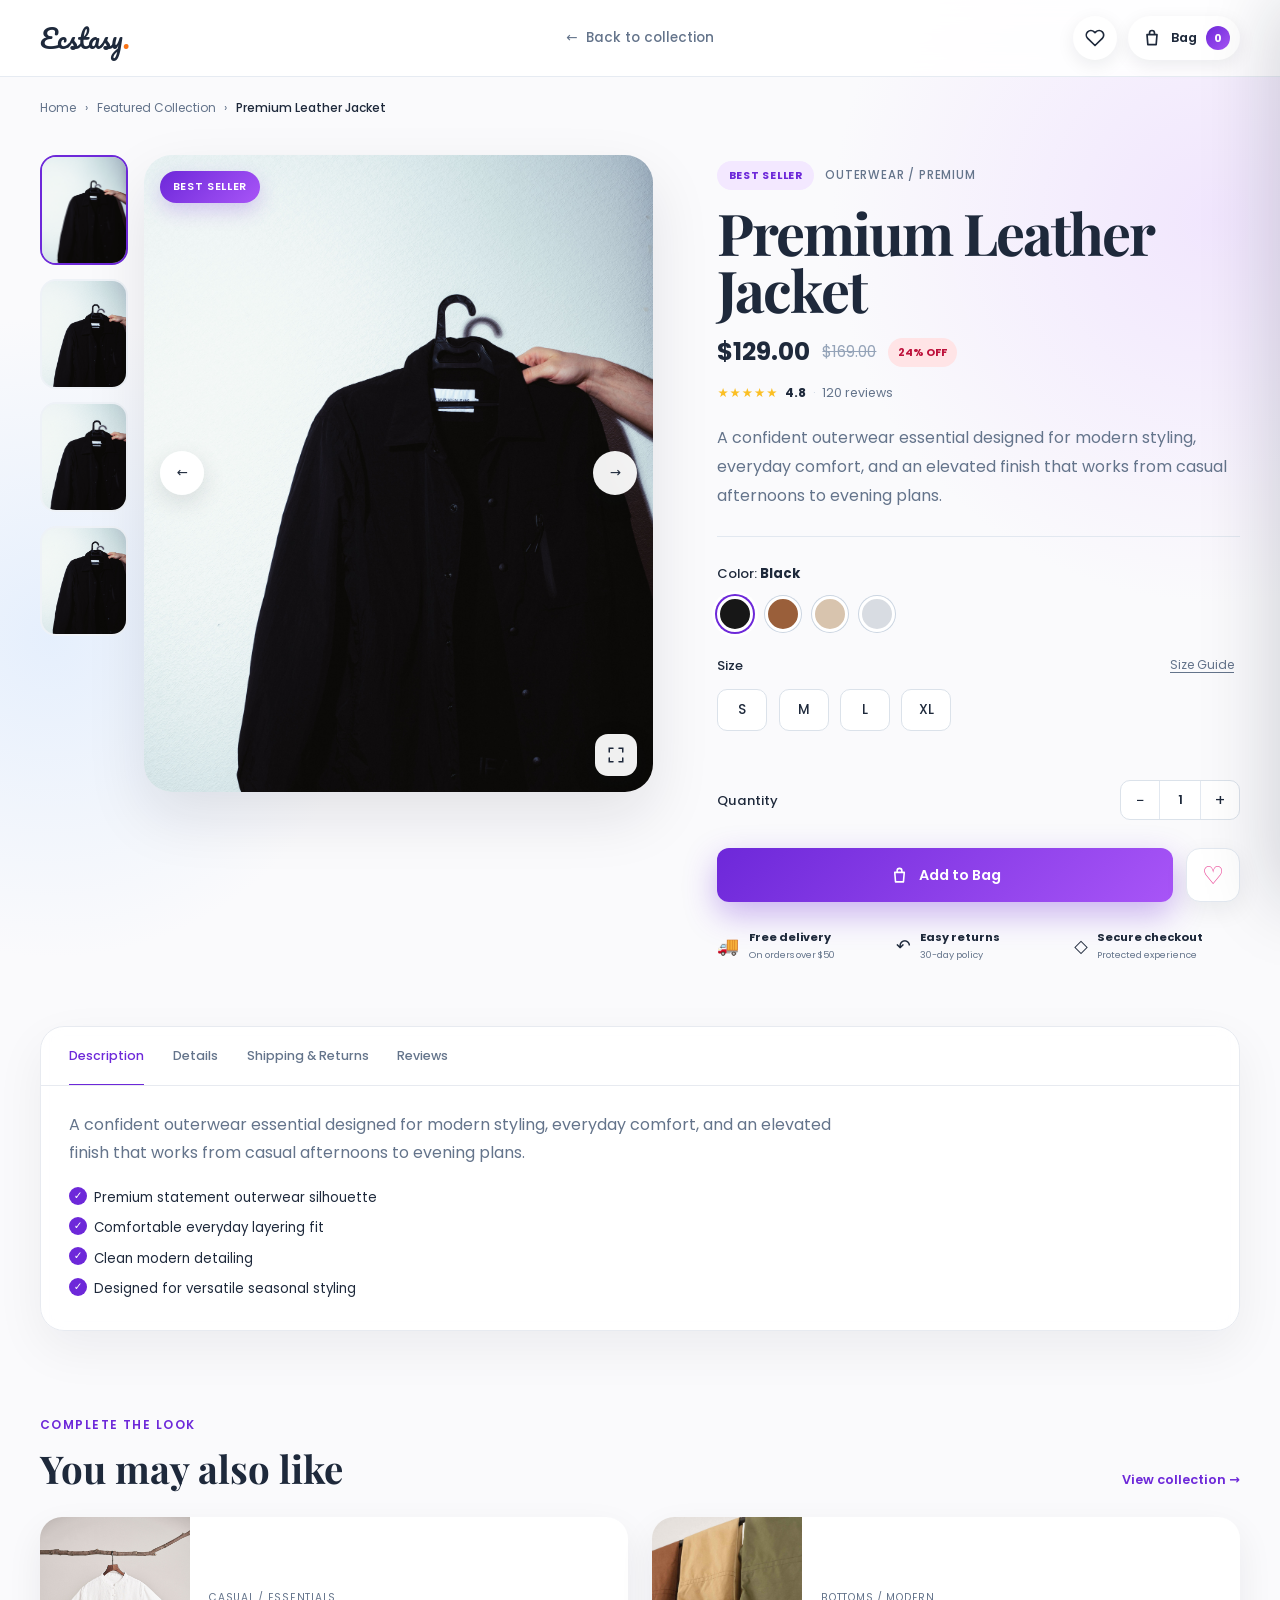
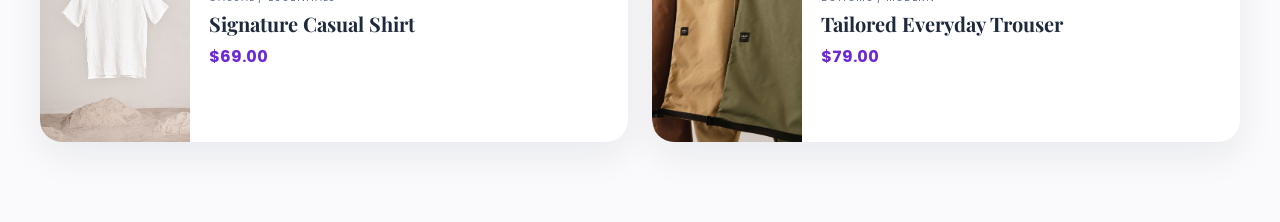
==== commit 1cf70a96: "final modifications in wishlist" ====
--- a/Productpage/index.html
+++ b/Productpage/index.html
@@ -33,14 +33,101 @@
         Back to collection
       </a>
 
-      <button type="button" class="product-bag-button" id="cartButton" aria-label="View bag summary">
+      <!-- <button type="button" class="product-bag-button" id="cartButton" aria-label="View bag summary">
         <svg width="20" height="20" viewBox="0 0 24 24" fill="none" aria-hidden="true">
           <path d="M6 8h12l-1 12H7L6 8z" stroke="currentColor" stroke-width="2" stroke-linejoin="round" />
           <path d="M9 8V6a3 3 0 116 0v2" stroke="currentColor" stroke-width="2" />
         </svg>
         <span class="bag-label">Bag</span>
         <span class="bag-count" id="bagCount">0</span>
-      </button>
+      </button> -->
+
+      <div class="product-header-actions">
+
+
+  <a
+    href="../Wishlist/index.html"
+    class="product-wishlist-nav wishlist-nav-button"
+    aria-label="Wishlist"
+  >
+
+    <svg
+      width="20"
+      height="20"
+      viewBox="0 0 24 24"
+      fill="none"
+      aria-hidden="true"
+    >
+
+      <path
+        d="M20.8 4.6a5.5 5.5 0 00-7.8 0L12 5.6l-1-1a5.5 5.5 0 00-7.8 7.8l1 1L12 21l7.8-7.6 1-1a5.5 5.5 0 000-7.8z"
+        stroke="currentColor"
+        stroke-width="2"
+        stroke-linejoin="round"
+      />
+
+    </svg>
+
+
+    <span
+      class="wishlist-nav-count"
+      data-wishlist-count
+      hidden
+    >
+      0
+    </span>
+
+  </a>
+
+
+
+  <button
+    type="button"
+    class="product-bag-button"
+    id="cartButton"
+    aria-label="View bag summary"
+  >
+
+    <svg
+      width="20"
+      height="20"
+      viewBox="0 0 24 24"
+      fill="none"
+      aria-hidden="true"
+    >
+
+      <path
+        d="M6 8h12l-1 12H7L6 8z"
+        stroke="currentColor"
+        stroke-width="2"
+        stroke-linejoin="round"
+      />
+
+      <path
+        d="M9 8V6a3 3 0 116 0v2"
+        stroke="currentColor"
+        stroke-width="2"
+      />
+
+    </svg>
+
+
+    <span class="bag-label">
+      Bag
+    </span>
+
+
+    <span
+      class="bag-count"
+      id="bagCount"
+    >
+      0
+    </span>
+
+  </button>
+
+
+</div>
     </div>
   </header>
 
@@ -341,8 +428,13 @@
 
 
 
+<!-- <script src="../js/products.js" defer></script>
+<script src="product.js" defer></script>
+<script src="../js/cart.js" defer></script> -->
+
 <script src="../js/products.js" defer></script>
 <script src="product.js" defer></script>
+<script src="../js/wishlist-header.js" defer></script>
 <script src="../js/cart.js" defer></script>
 </body>
 
--- a/css/styles.css
+++ b/css/styles.css
@@ -63,6 +63,28 @@
   background: none;
 }
 
+/* Remove mobile browser tap highlight */
+a,
+button,
+input,
+select,
+textarea,
+[role="button"] {
+  -webkit-tap-highlight-color: transparent;
+}
+
+
+/* Remove pointer-click focus outline,
+   but keep keyboard accessibility */
+a:focus:not(:focus-visible),
+button:focus:not(:focus-visible),
+input:focus:not(:focus-visible),
+select:focus:not(:focus-visible),
+textarea:focus:not(:focus-visible),
+[role="button"]:focus:not(:focus-visible) {
+  outline: none;
+}
+
 .container {
   width: var(--container);
   margin-inline: auto;
@@ -237,6 +259,59 @@
 
 .icon-btn:hover {
   transform: scale(1.05);
+}
+
+/* ========================================
+   HEADER WISHLIST
+   ======================================== */
+
+.wishlist-nav-button {
+  position: relative;
+}
+
+
+.wishlist-nav-button.is-current {
+  color: var(--pink);
+}
+
+
+.wishlist-nav-count {
+  position: absolute;
+
+  top: -4px;
+  right: -4px;
+
+  min-width: 20px;
+  height: 20px;
+
+  display: grid;
+  place-items: center;
+
+  padding: 0 0.28rem;
+
+  border: 2px solid #ffffff;
+  border-radius: 999px;
+
+  color: #ffffff;
+
+  background:
+    linear-gradient(
+      135deg,
+      var(--pink),
+      #f472b6
+    );
+
+  font-size: 0.58rem;
+  font-weight: 700;
+  line-height: 1;
+
+  box-shadow:
+    0 5px 14px rgba(236, 72, 153, 0.28);
+}
+
+
+.wishlist-nav-count[hidden] {
+  display: none;
 }
 
 .menu-toggle {
@@ -1296,6 +1371,420 @@
 }
 
 
+/* ========================================
+   Featured Collection Controls
+   ======================================== */
+
+.featured-collection .featured-heading {
+  margin-bottom: 1.75rem;
+}
+
+
+/* Main toolbar */
+
+.collection-toolbar {
+  display: flex;
+  justify-content: space-between;
+  align-items: center;
+
+  flex-wrap: wrap;
+
+  gap: 1.25rem;
+
+  margin-bottom: 2rem;
+}
+
+
+/* Filter buttons */
+
+.collection-filters {
+  display: flex;
+  align-items: center;
+
+  flex-wrap: wrap;
+
+  gap: 0.65rem;
+}
+
+
+.collection-filter {
+  min-height: 44px;
+
+  display: inline-flex;
+  align-items: center;
+  justify-content: center;
+
+  gap: 0.28rem;
+
+  padding: 0.65rem 1.15rem;
+
+  border: 1px solid #ebe8e4;
+  border-radius: 999px;
+
+  color: var(--text-primary);
+
+  background: #f7f6f3;
+
+  font-size: 0.78rem;
+  font-weight: 500;
+
+  transition:
+    color 0.22s ease,
+    background 0.22s ease,
+    border-color 0.22s ease,
+    transform 0.22s var(--ease-out),
+    box-shadow 0.22s ease;
+  -webkit-tap-highlight-color: transparent;
+}
+
+
+.collection-filter:hover {
+  transform: translateY(-1px);
+
+  background: #ffffff;
+
+  border-color: #d8d5d0;
+}
+
+
+.collection-filter.is-active {
+  color: #ffffff;
+
+  background: var(--navy-dark);
+
+  border-color: var(--navy-dark);
+
+  box-shadow:
+    0 10px 25px rgba(15, 23, 42, 0.14);
+}
+
+
+.collection-filter:focus-visible {
+  outline: 2px solid var(--purple-start);
+  outline-offset: 3px;
+}
+
+
+/* Right side tools */
+
+.collection-tools {
+  display: flex;
+  align-items: center;
+
+  flex-wrap: wrap;
+
+  gap: 0.85rem;
+
+  margin-left: auto;
+}
+
+
+/* Sort */
+
+.collection-sort {
+  display: flex;
+  align-items: center;
+
+  gap: 0.65rem;
+}
+
+
+.collection-sort-label {
+  flex-shrink: 0;
+
+  color: var(--text-muted);
+
+  font-size: 0.78rem;
+}
+
+
+.collection-sort-select {
+  position: relative;
+
+  display: block;
+}
+
+
+.collection-sort-select::after {
+  content: "⌄";
+
+  position: absolute;
+
+  top: 50%;
+  right: 1rem;
+
+  pointer-events: none;
+
+  color: var(--text-primary);
+
+  font-size: 0.9rem;
+
+  transform: translateY(-58%);
+}
+
+
+.collection-sort select {
+  min-width: 220px;
+  min-height: 44px;
+
+  appearance: none;
+
+  padding:
+    0.65rem 2.6rem 0.65rem 1rem;
+
+  border: 1px solid #e2e4e8;
+  border-radius: 999px;
+
+  outline: none;
+
+  color: var(--text-primary);
+
+  background: #ffffff;
+
+  font-family: var(--font-body);
+
+  font-size: 0.78rem;
+  font-weight: 500;
+
+  cursor: pointer;
+
+  transition:
+    border-color 0.2s ease,
+    box-shadow 0.2s ease;
+}
+
+
+.collection-sort select:hover {
+  border-color: #cbd5e1;
+}
+
+
+.collection-sort select:focus {
+  border-color: var(--purple-start);
+
+  box-shadow:
+    0 0 0 3px rgba(109, 40, 217, 0.10);
+}
+
+
+/* Grid / list switch */
+
+.collection-view-switch {
+  display: flex;
+
+  gap: 0.35rem;
+}
+
+
+.collection-view-button {
+  width: 44px;
+  height: 44px;
+
+  display: grid;
+  place-items: center;
+
+  border-radius: 11px;
+
+  color: var(--text-muted);
+
+  background: #f7f6f3;
+
+  transition:
+    color 0.2s ease,
+    background 0.2s ease,
+    transform 0.2s ease;
+}
+
+
+.collection-view-button:hover {
+  color: var(--text-primary);
+
+  transform: translateY(-1px);
+}
+
+
+.collection-view-button.is-active {
+  color: #ffffff;
+
+  background: var(--navy-dark);
+
+  box-shadow:
+    0 8px 20px rgba(15, 23, 42, 0.14);
+}
+
+
+.collection-view-button:focus-visible {
+  outline: 2px solid var(--purple-start);
+  outline-offset: 3px;
+}
+
+
+/* Result count */
+
+.collection-result-count {
+  margin: 0;
+
+  white-space: nowrap;
+
+  color: var(--text-muted);
+
+  font-size: 0.74rem;
+}
+
+
+/* List mode */
+
+.featured-grid.is-list-view {
+  grid-template-columns: 1fr;
+}
+
+
+.featured-grid.is-list-view .featured-card {
+  display: grid;
+
+  grid-template-columns:
+    minmax(230px, 320px) minmax(0, 1fr);
+
+  align-items: center;
+
+  gap: 1.5rem;
+
+  padding: 0.75rem;
+
+  border: 1px solid #edf0f4;
+  border-radius: 24px;
+
+  background: #ffffff;
+
+  box-shadow:
+    0 12px 35px rgba(15, 23, 42, 0.06);
+}
+
+
+.featured-grid.is-list-view .featured-image-wrap {
+  aspect-ratio: 4 / 3;
+}
+
+
+.featured-grid.is-list-view .featured-product-content {
+  align-items: center;
+
+  padding:
+    0 0.65rem 0 0;
+}
+
+
+/* Empty collection */
+
+.collection-empty {
+  grid-column: 1 / -1;
+
+  padding: 3rem 1.5rem;
+
+  border: 1px dashed #dbe2ea;
+  border-radius: 24px;
+
+  color: var(--text-muted);
+
+  background: #fafafc;
+
+  text-align: center;
+
+  font-size: 0.85rem;
+}
+
+
+/* Toolbar responsive */
+
+@media (max-width: 1050px) {
+
+  .collection-toolbar {
+    align-items: flex-start;
+
+    flex-direction: column;
+  }
+
+
+  .collection-tools {
+    width: 100%;
+
+    margin-left: 0;
+  }
+
+}
+
+
+@media (max-width: 700px) {
+
+  .collection-filters {
+    width: 100%;
+  }
+
+
+  .collection-filter {
+    flex: 1 1 auto;
+
+    padding-inline: 0.9rem;
+  }
+
+
+  .collection-tools {
+    align-items: stretch;
+  }
+
+
+  .collection-sort {
+    flex: 1 1 100%;
+  }
+
+
+  .collection-sort-select {
+    flex: 1;
+  }
+
+
+  .collection-sort select {
+    width: 100%;
+    min-width: 0;
+  }
+
+
+  .collection-result-count {
+    display: flex;
+    align-items: center;
+
+    min-height: 44px;
+  }
+
+
+  .collection-view-switch {
+    display: none;
+  }
+
+
+  .featured-grid.is-list-view .featured-card {
+    display: block;
+
+    padding: 0;
+
+    border: 0;
+
+    box-shadow: none;
+  }
+
+
+  .featured-grid.is-list-view .featured-image-wrap {
+    aspect-ratio: 4 / 5;
+  }
+
+
+  .featured-grid.is-list-view .featured-product-content {
+    padding:
+      1rem 0 0;
+  }
+
+}
+
 /* Tablet */
 
 @media (max-width: 900px) {
--- a/Productpage/product.css
+++ b/Productpage/product.css
@@ -56,6 +56,56 @@
   background: #fff;
   color: var(--text-primary);
   box-shadow: 0 5px 18px rgba(15, 23, 42, 0.08);
+}
+
+.product-header-actions {
+  justify-self: end;
+
+  display: flex;
+  align-items: center;
+
+  gap: 0.65rem;
+}
+
+
+.product-wishlist-nav {
+  position: relative;
+
+  width: 44px;
+  height: 44px;
+
+  display: grid;
+  place-items: center;
+
+  border-radius: 50%;
+
+  color: var(--text-primary);
+
+  background: #ffffff;
+
+  box-shadow:
+    0 5px 18px rgba(15, 23, 42, 0.08);
+
+  transition:
+    transform 0.2s ease,
+    color 0.2s ease;
+}
+
+
+.product-wishlist-nav:hover {
+  color: var(--pink);
+
+  transform: scale(1.05);
+}
+
+
+@media (max-width: 860px) {
+
+  .product-header-actions {
+    grid-column: 2;
+    grid-row: 1;
+  }
+
 }
 
 .bag-label {
